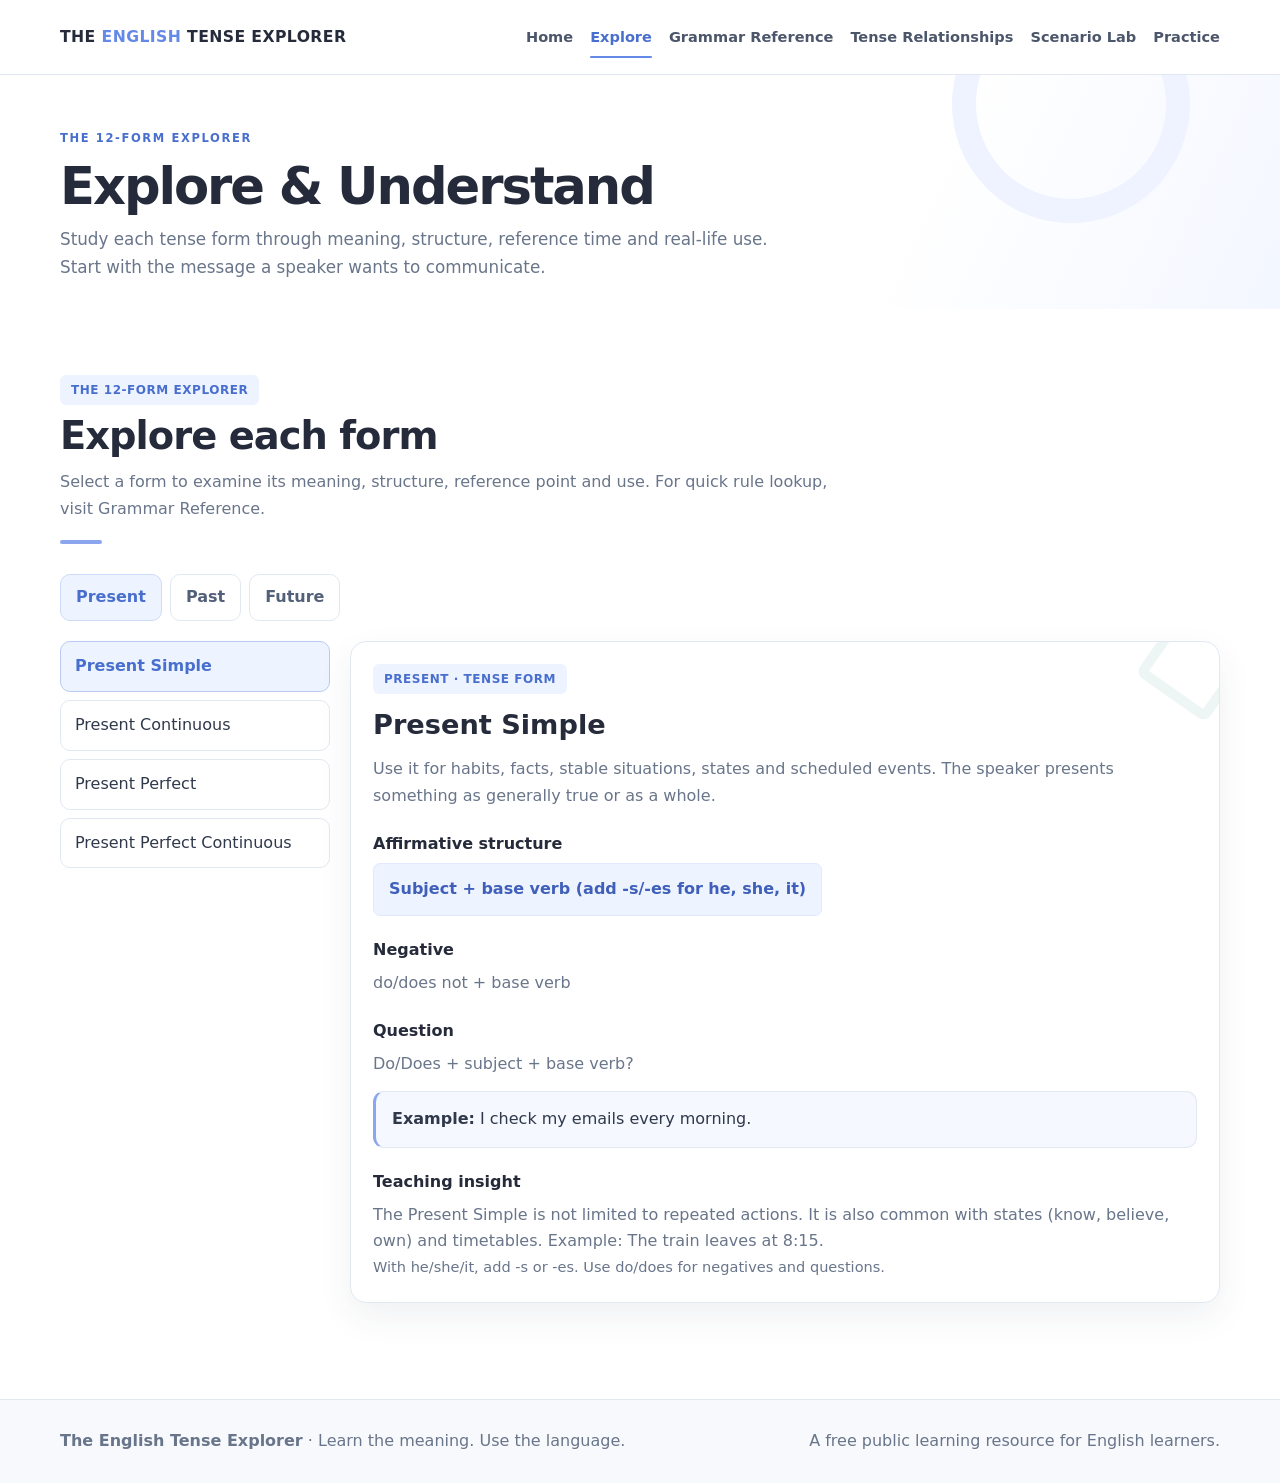
==== explore.html @ cdaa358c "Add files via upload" ====
<!doctype html>
<html lang="en">
<head>
<meta charset="utf-8">
<meta name="viewport" content="width=device-width, initial-scale=1">
<meta name="description" content="A free public English grammar resource for understanding tense, aspect, structure and meaning.">
<title>Explore & Understand | The English Tense Explorer</title>
<link rel="stylesheet" href="css/style.css">
</head>
<body>
<header class="topbar"><div class="wrap nav">
<a class="brand" href="index.html">THE <span>ENGLISH</span> TENSE EXPLORER</a>
<nav class="navlinks" aria-label="Main navigation"><a href="index.html">Home</a><a href="explore.html" aria-current="page">Explore</a><a href="grammar-reference.html">Grammar Reference</a><a href="relationships.html">Tense Relationships</a><a href="scenario-lab.html">Scenario Lab</a><a href="practice.html">Practice</a></nav>
</div></header>
<main class="page-main"><section class="page-intro"><div class="wrap"><div class="page-kicker">THE 12-FORM EXPLORER</div><h1>Explore & Understand</h1><p>Study each tense form through meaning, structure, reference time and real-life use. Start with the message a speaker wants to communicate.</p></div></section><section class="section white" id="explorer"><div class="wrap"><div class="section-head"><span class="pill">THE 12-FORM EXPLORER</span><h2>Explore each form</h2><p>Select a form to examine its meaning, structure, reference point and use. For quick rule lookup, visit Grammar Reference.</p></div><div class="tabs" id="timeTabs"><button class="tab active" data-time="Present">Present</button><button class="tab" data-time="Past">Past</button><button class="tab" data-time="Future">Future</button></div><div class="tense-layout"><div class="tense-list" id="tenseList"></div><article class="card tense-detail" id="tenseDetail" aria-live="polite"></article></div></div></section></main>
<footer class="footer"><div class="wrap"><span><strong>The English Tense Explorer</strong> · Learn the meaning. Use the language.</span><span>A free public learning resource for English learners.</span></div></footer>
<script src="js/app.js"></script>
</body></html>
---- css/style.css ----
:root{--navy:#252b3a;--blue:#6489e8;--blue-dark:#496fce;--blue-soft:#eef4ff;--ink:#30394b;--muted:#69758a;--paper:#fff;--surface:#f7f9fc;--white:#fff;--line:#e2e8f2;--shadow:0 8px 28px rgba(37,55,90,.06)}
*{box-sizing:border-box}html{scroll-behavior:smooth;scroll-padding-top:92px}body{margin:0;background:#fff;color:var(--ink);font:16px/1.68 Inter,ui-sans-serif,system-ui,-apple-system,"Segoe UI",sans-serif}button,input,textarea,select{font:inherit}button{cursor:pointer}.wrap{width:min(1160px,92%);margin:auto}
.topbar{background:#fff;color:var(--ink);position:sticky;top:0;z-index:20;border-bottom:1px solid var(--line)}.nav{display:flex;align-items:center;justify-content:space-between;gap:20px;min-height:74px}.brand{font-weight:850;letter-spacing:.025em;color:var(--navy);text-decoration:none;font-size:.98rem}.brand span{color:var(--blue)}.navlinks{display:flex;gap:20px;align-items:center;flex-wrap:wrap}.navlinks a{color:#4c566b;text-decoration:none;font-size:.91rem;font-weight:600}.navlinks a:hover{color:var(--blue-dark)}
.btn{border:0;border-radius:10px;padding:11px 18px;background:var(--blue);color:#fff;font-weight:700;box-shadow:0 3px 10px rgba(100,137,232,.15)}.btn:hover{background:var(--blue-dark)}.btn.secondary{background:#fff;color:var(--blue-dark);border:1px solid #cddaf8;box-shadow:none}.btn.ghost{background:transparent;border:1px solid #cddaf8;color:var(--blue-dark);box-shadow:none}.btn.small{padding:7px 11px;font-size:.88rem}
.hero{background:#fff;color:var(--navy);padding:78px 0 64px}.hero-grid{display:grid;grid-template-columns:1.35fr .85fr;gap:48px;align-items:center}.eyebrow{text-transform:uppercase;letter-spacing:.14em;font-size:.74rem;font-weight:800;color:var(--blue-dark)}.hero h1{font-size:clamp(2.5rem,5vw,4.35rem);line-height:1.08;margin:14px 0 18px;letter-spacing:-.045em;color:var(--navy)}.hero p{font-size:1.1rem;color:#667187;max-width:680px}.hero-card{background:var(--blue-soft);border:1px solid #e0e9ff;border-radius:20px;padding:26px;color:#3b4964}.hero-card strong{font-size:1.08rem;color:var(--navy)}.hero-card ul{padding-left:20px;color:#56637b}.hero-actions{display:flex;gap:12px;flex-wrap:wrap;margin-top:25px}.section{padding:66px 0;background:#fff}.section.soft{background:var(--surface)}.section-head{max-width:780px;margin-bottom:30px}.section-head h2{font-size:clamp(1.85rem,3vw,2.55rem);color:var(--navy);line-height:1.2;margin:8px 0 10px;letter-spacing:-.025em}.section-head p{color:var(--muted);margin:0}.pill{display:inline-block;background:var(--blue-soft);color:var(--blue-dark);border-radius:999px;padding:5px 11px;font-size:.75rem;font-weight:800;letter-spacing:.045em}.grid{display:grid;grid-template-columns:repeat(3,1fr);gap:16px}.card{background:#fff;border:1px solid var(--line);border-radius:16px;padding:22px;box-shadow:var(--shadow)}.card h3{color:var(--navy);margin:6px 0 8px}.card p{margin:0;color:var(--muted)}.principle{border-left:3px solid var(--blue);padding:5px 0 5px 17px;font-size:1.08rem;color:var(--navy);font-weight:750;margin:26px 0}.tabs{display:flex;gap:8px;flex-wrap:wrap;margin:20px 0}.tab{border:1px solid var(--line);background:#fff;color:#536079;padding:9px 15px;border-radius:10px;font-weight:700}.tab.active{background:var(--blue-soft);color:var(--blue-dark);border-color:#cddaf8}.tense-layout{display:grid;grid-template-columns:270px 1fr;gap:20px;align-items:start}.tense-list{display:grid;gap:8px}.tense-pick{text-align:left;border:1px solid var(--line);background:#fff;border-radius:10px;padding:11px 14px;color:var(--ink)}.tense-pick:hover{border-color:#b9caf4}.tense-pick.active{border-color:#b9caf4;background:var(--blue-soft);color:var(--blue-dark);font-weight:800}.tense-detail{min-height:420px}.tense-detail h3{font-size:1.7rem;color:var(--navy);margin:8px 0}.tense-detail h4{color:var(--navy);margin:21px 0 6px}.formula{background:var(--blue-soft);border:1px solid #e0e9ff;padding:12px 15px;border-radius:10px;font-weight:800;color:#3f5fba;display:inline-block}.example{background:#f7f9fc;border:1px solid var(--line);padding:14px 16px;border-radius:11px;margin:13px 0}.note{font-size:.91rem;color:var(--muted)}.compare-grid{display:grid;grid-template-columns:repeat(2,1fr);gap:16px}.compare-card{background:#fff;border:1px solid var(--line);border-radius:15px;padding:19px;box-shadow:var(--shadow)}.compare-card h3{color:var(--navy);margin:0 0 10px}.compare-card p{margin:8px 0}.scenario-controls{display:flex;gap:10px;flex-wrap:wrap;margin:16px 0}.field{display:grid;gap:6px;margin:13px 0}.field label{font-weight:700;color:var(--navy)}.field input,.field textarea,.field select{width:100%;padding:12px;border:1px solid #d4ddeb;border-radius:10px;background:#fff;color:var(--ink)}textarea{min-height:130px;resize:vertical}.scenario-box{background:#fff;border:1px solid var(--line);border-radius:16px;padding:23px;box-shadow:var(--shadow)}.scenario-box h3{color:var(--navy);margin:5px 0}.model{background:var(--blue-soft);border:1px solid #e1e9fc;border-radius:11px;padding:15px;margin-top:13px}.checklist{display:grid;gap:9px;margin:12px 0}.checklist label{display:flex;gap:9px;align-items:flex-start}.checklist input{margin-top:5px}.feedback{color:#24745c;font-weight:700}.question{border:1px solid var(--line);border-radius:13px;padding:17px;margin:12px 0;background:#fff}.question p{font-weight:700;margin:0 0 10px}.option{display:block;padding:7px 0}.result{background:var(--blue-soft);border:1px solid #e1e9fc;border-radius:13px;padding:18px;margin-top:15px}.result h3{color:var(--navy);margin-top:0}
.reference-tools{display:flex;gap:12px;align-items:center;flex-wrap:wrap;margin:20px 0}.reference-tools input{flex:1;min-width:240px;padding:13px 15px;border:1px solid #d4ddeb;border-radius:11px}.reference-list{display:grid;grid-template-columns:repeat(2,1fr);gap:14px}.reference-card{border:1px solid var(--line);border-radius:14px;padding:18px;background:#fff}.reference-card h3{margin:0 0 12px;color:var(--navy)}.reference-card .ref-label{font-size:.72rem;text-transform:uppercase;letter-spacing:.08em;color:var(--blue-dark);font-weight:800}.reference-row{padding:9px 0;border-top:1px solid #edf0f5}.reference-row strong{display:block;font-size:.83rem;color:#59667c}.reference-row span{color:#30394b}.reference-card .ref-example{margin-top:10px;padding:10px 12px;background:#f7f9fc;border-radius:9px;color:#48556d}.empty-state{padding:22px;border:1px dashed #cdd7e7;border-radius:12px;color:var(--muted);text-align:center}
.footer{background:#f7f9fc;color:#69758a;padding:28px 0;border-top:1px solid var(--line)}.footer .wrap{display:flex;justify-content:space-between;gap:18px;flex-wrap:wrap}.small-muted{font-size:.85rem;color:var(--muted)}.hidden{display:none!important}
@media(max-width:850px){.hero-grid,.tense-layout{grid-template-columns:1fr}.grid{grid-template-columns:repeat(2,1fr)}.nav{padding:12px 0;align-items:flex-start}.navlinks{gap:12px}.tense-list{grid-template-columns:repeat(2,1fr)}}
@media(max-width:600px){.grid,.compare-grid,.reference-list{grid-template-columns:1fr}.hero{padding:52px 0 44px}.nav{display:block}.navlinks{margin-top:10px;gap:10px}.navlinks a{font-size:.84rem}.tense-list{grid-template-columns:1fr 1fr}.section{padding:48px 0}.hero h1{font-size:2.55rem}}

/* Editorial geometry and stronger visual hierarchy */
.hero{position:relative;overflow:hidden;padding:82px 0 76px;background:linear-gradient(112deg,#fff 0%,#fff 54%,#f6f9ff 100%)}
.hero-grid{position:relative;z-index:1;grid-template-columns:1.04fr .96fr;gap:54px}
.hero-copy{position:relative;z-index:2}.hero h1{font-size:clamp(2.8rem,5.3vw,4.65rem);max-width:650px}.hero h1 span{color:var(--blue);position:relative;white-space:nowrap}.hero h1 span:after{content:"";position:absolute;left:2px;right:0;bottom:-5px;height:8px;background:#dce7ff;border-radius:99px;z-index:-1;transform:rotate(-1.5deg)}
.eyebrow{display:flex;align-items:center;gap:10px}.eyebrow-mark{width:24px;height:3px;border-radius:4px;background:var(--blue);display:inline-block}
.hero-meta{display:flex;gap:18px;flex-wrap:wrap;margin-top:29px;color:#738097;font-size:.78rem;font-weight:650}.hero-meta span{display:flex;align-items:center;gap:7px}.hero-meta i{width:6px;height:6px;border-radius:50%;background:#83a1ed;display:inline-block}
.hero-visual{position:relative;isolation:isolate;min-height:470px;padding:27px 27px 20px;border-radius:26px;background:#edf3ff;border:1px solid #dce7ff;box-shadow:0 24px 65px rgba(73,111,206,.13);overflow:hidden}
.visual-top{display:flex;justify-content:space-between;position:relative;z-index:2;color:#6d7fa9;font-size:.67rem;font-weight:850;letter-spacing:.13em}.visual-index{color:#9aa9c8}
.time-axis{height:100px;position:relative;margin:30px 8px 22px;display:flex;justify-content:space-between;align-items:flex-start}.axis-line{position:absolute;left:8%;right:8%;top:22px;height:2px;background:#b9c9ec}.axis-line:after{content:"";position:absolute;right:-1px;top:-4px;border-left:9px solid #8ea7e7;border-top:5px solid transparent;border-bottom:5px solid transparent}.axis-point{position:relative;z-index:1;display:grid;gap:7px;text-align:center;color:#7786a6;font-size:.68rem}.axis-point:before{content:"";width:13px;height:13px;border-radius:50%;background:#fff;border:4px solid #9bb2ed;display:block;margin:16px auto 0;box-shadow:0 0 0 5px #edf3ff}.axis-point.present:before{width:19px;height:19px;margin-top:13px;background:var(--blue);border:4px solid #fff;box-shadow:0 0 0 5px #d4e0ff}.axis-point b{font-size:.7rem;letter-spacing:.08em;color:#435779}.axis-point.present b{color:#416bd0}.aspect-stack{position:relative;z-index:2;display:grid;grid-template-columns:1fr 1fr;gap:10px}.aspect-tile{display:flex;align-items:center;gap:11px;min-height:76px;padding:12px 13px;background:#fff;border:1px solid #e1e8f7;border-radius:13px;box-shadow:0 5px 15px #3d5b9510}.aspect-tile>span:nth-child(2){display:grid;gap:2px;min-width:0}.aspect-tile b{font-size:.83rem;color:#344663}.aspect-tile small{font-size:.68rem;color:#8793aa}.aspect-tile em{font-style:normal;margin-left:auto;color:#b5c1d9;font-size:.67rem;font-weight:800}.tile-symbol{width:30px;height:30px;display:grid;place-items:center;border-radius:9px;background:#edf3ff;color:#6286df;font-size:1rem}.tile-continuous .tile-symbol{background:#e9f6f4;color:#4c9b8c}.tile-perfect .tile-symbol{background:#fff2e9;color:#d38a5f}.tile-perfect-cont .tile-symbol{background:#f1edff;color:#9276d6}.visual-caption{position:relative;z-index:2;display:flex;align-items:center;gap:8px;margin-top:20px;color:#8190ad;font-size:.64rem;font-weight:850;letter-spacing:.16em}.caption-dot{width:7px;height:7px;border-radius:50%;background:#7293e8}.hero-orbit{position:absolute;border:1px solid #e6edfb;border-radius:50%;pointer-events:none}.orbit-one{width:520px;height:520px;right:-220px;top:-300px}.orbit-two{width:360px;height:360px;right:-145px;top:-220px}.geo{position:absolute;z-index:1;pointer-events:none}.geo-circle{width:88px;height:88px;border:15px solid #dce7ff;border-radius:50%;right:-28px;top:170px;opacity:.8}.geo-square{width:31px;height:31px;background:#c9d8fb;transform:rotate(24deg);left:-13px;bottom:82px;border-radius:6px}.geo-diamond{width:20px;height:20px;border:4px solid #d6cafa;transform:rotate(45deg);right:42px;bottom:18px;border-radius:3px}
.section-head{position:relative}.section-head:after{content:"";display:block;width:42px;height:4px;border-radius:5px;background:var(--blue);margin-top:17px;opacity:.75}.section-head h2{max-width:740px}.grid{gap:17px}.card{position:relative;overflow:hidden;transition:transform .2s ease,box-shadow .2s ease}.card:hover{transform:translateY(-3px);box-shadow:0 15px 34px rgba(37,55,90,.1)}.card:before{content:"";position:absolute;right:-19px;top:-22px;width:66px;height:66px;border:10px solid #f0f4ff;border-radius:50%;pointer-events:none}.card:nth-child(2):before{border-radius:9px;transform:rotate(35deg);border-color:#edf6f4}.card:nth-child(3):before{border-radius:0;transform:rotate(45deg);border-color:#fff1e9}.card h3{position:relative}.principle{background:#f6f8ff;border:1px solid #e7edfc;border-left:4px solid var(--blue);border-radius:0 13px 13px 0;padding:17px 20px}.pill{border-radius:6px}.tab,.tense-pick,.compare-card,.reference-card,.scenario-box,.question{transition:border-color .18s ease,box-shadow .18s ease}.tense-detail{box-shadow:0 14px 35px rgba(37,55,90,.07)}.formula{border-radius:7px}.example{border-left:3px solid #8ba6ed;background:#f5f8ff}.compare-card{position:relative;overflow:hidden}.compare-card:before{content:"";position:absolute;right:-23px;top:-25px;width:80px;height:80px;border:12px solid #f0f4ff;border-radius:50%}.reference-card{box-shadow:0 6px 20px rgba(37,55,90,.035)}.reference-card:hover,.compare-card:hover{border-color:#cbd9fb;box-shadow:0 12px 28px rgba(37,55,90,.08)}
@media(max-width:850px){.hero-grid{grid-template-columns:1fr;gap:35px}.hero-visual{max-width:620px;width:100%;margin:auto}.hero{padding:58px 0}.hero h1{font-size:clamp(2.7rem,8vw,4rem)}}
@media(max-width:560px){.hero-visual{padding:21px 16px;min-height:430px}.aspect-stack{gap:8px}.aspect-tile{padding:10px 9px;gap:8px}.aspect-tile b{font-size:.75rem}.aspect-tile small{font-size:.62rem}.aspect-tile em{display:none}.time-axis{margin-left:0;margin-right:0}.hero-meta{gap:10px}.hero-meta span{font-size:.72rem}}



/* Multi-page platform structure */
.page-intro{padding:54px 0 28px;background:linear-gradient(115deg,#fff 0%,#fff 70%,#f3f7ff 100%);position:relative;overflow:hidden}
.page-intro:after{content:"";position:absolute;width:190px;height:190px;border:24px solid #eef3ff;border-radius:50%;right:7%;top:-90px;pointer-events:none}
.page-intro .wrap{position:relative;z-index:1}
.page-intro h1{font-size:clamp(2.2rem,4vw,3.5rem);line-height:1.1;letter-spacing:-.04em;color:var(--navy);margin:10px 0}
.page-intro p{max-width:720px;color:var(--muted);font-size:1.05rem;margin:0}
.page-kicker{font-size:.72rem;text-transform:uppercase;letter-spacing:.14em;font-weight:850;color:var(--blue-dark)}
.page-main{min-height:62vh}
.navlinks a[aria-current="page"]{color:var(--blue-dark);position:relative}
.navlinks a[aria-current="page"]:after{content:"";position:absolute;left:0;right:0;bottom:-9px;height:2px;background:var(--blue);border-radius:3px}
.navlinks{gap:17px}
.brand{white-space:nowrap}
.footer{margin-top:30px}
.home-pathways .card{min-height:190px;display:flex;flex-direction:column;align-items:flex-start}
.home-pathways .card a{margin-top:auto;padding-top:18px;color:var(--blue-dark);font-weight:800;text-decoration:none}
.path-number{font-size:.72rem;font-weight:850;letter-spacing:.12em;color:#91a7df}
.page-note{border:1px solid #e2eafd;background:#f7f9ff;border-radius:14px;padding:17px 20px;color:#53617a}
@media(max-width:850px){.navlinks{gap:11px}.navlinks a{font-size:.84rem}}
@media(max-width:650px){.page-intro{padding:42px 0 25px}.navlinks{display:flex;flex-wrap:wrap}.navlinks a[aria-current="page"]:after{bottom:-4px}}
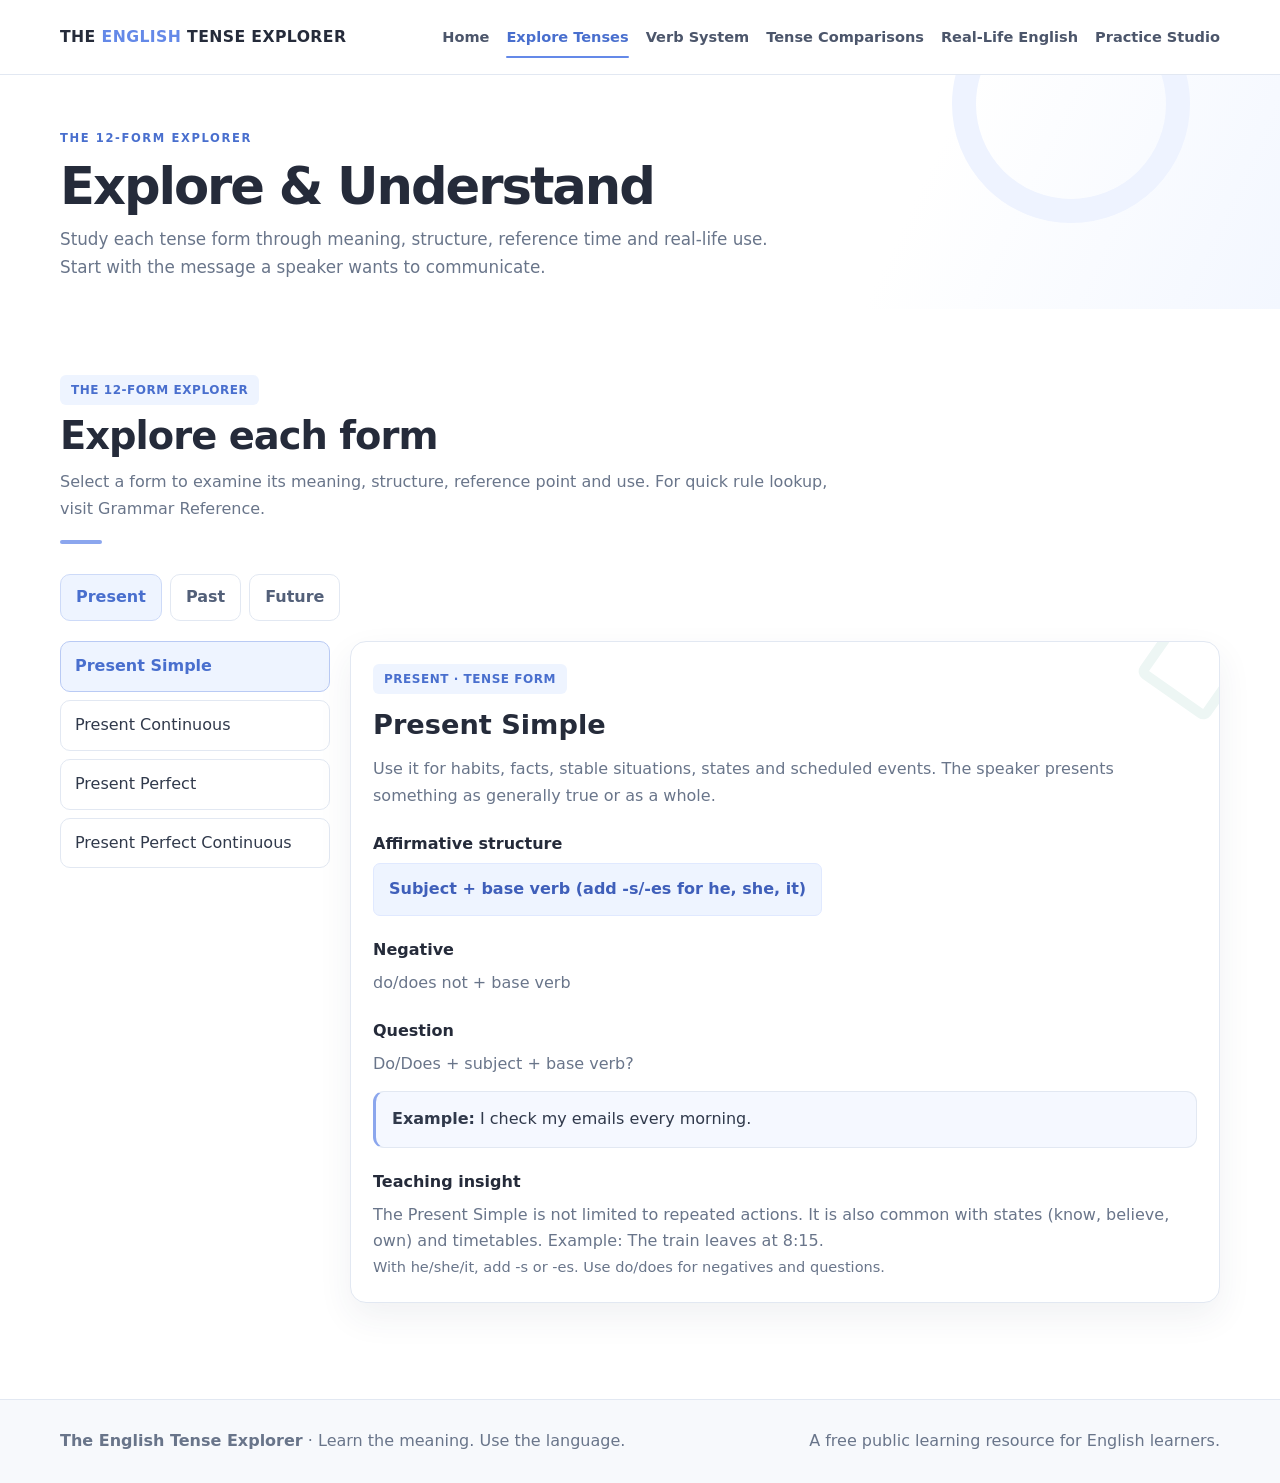
==== commit 60b2e733: "Update learning platform navigation and pathways" ====
--- a/explore.html
+++ b/explore.html
@@ -10,9 +10,9 @@
 <body>
 <header class="topbar"><div class="wrap nav">
 <a class="brand" href="index.html">THE <span>ENGLISH</span> TENSE EXPLORER</a>
-<nav class="navlinks" aria-label="Main navigation"><a href="index.html">Home</a><a href="explore.html" aria-current="page">Explore</a><a href="grammar-reference.html">Grammar Reference</a><a href="relationships.html">Tense Relationships</a><a href="scenario-lab.html">Scenario Lab</a><a href="practice.html">Practice</a></nav>
+<nav class="navlinks" aria-label="Main navigation"><a href="index.html">Home</a><a href="explore.html" aria-current="page">Explore Tenses</a><a href="verb-system.html">Verb System</a><a href="relationships.html">Tense Comparisons</a><a href="scenario-lab.html">Real-Life English</a><a href="practice.html">Practice Studio</a></nav>
 </div></header>
 <main class="page-main"><section class="page-intro"><div class="wrap"><div class="page-kicker">THE 12-FORM EXPLORER</div><h1>Explore & Understand</h1><p>Study each tense form through meaning, structure, reference time and real-life use. Start with the message a speaker wants to communicate.</p></div></section><section class="section white" id="explorer"><div class="wrap"><div class="section-head"><span class="pill">THE 12-FORM EXPLORER</span><h2>Explore each form</h2><p>Select a form to examine its meaning, structure, reference point and use. For quick rule lookup, visit Grammar Reference.</p></div><div class="tabs" id="timeTabs"><button class="tab active" data-time="Present">Present</button><button class="tab" data-time="Past">Past</button><button class="tab" data-time="Future">Future</button></div><div class="tense-layout"><div class="tense-list" id="tenseList"></div><article class="card tense-detail" id="tenseDetail" aria-live="polite"></article></div></div></section></main>
 <footer class="footer"><div class="wrap"><span><strong>The English Tense Explorer</strong> · Learn the meaning. Use the language.</span><span>A free public learning resource for English learners.</span></div></footer>
 <script src="js/app.js"></script>
-</body></html>+</body></html>
--- a/css/style.css
+++ b/css/style.css
@@ -43,3 +43,76 @@
 .page-note{border:1px solid #e2eafd;background:#f7f9ff;border-radius:14px;padding:17px 20px;color:#53617a}
 @media(max-width:850px){.navlinks{gap:11px}.navlinks a{font-size:.84rem}}
 @media(max-width:650px){.page-intro{padding:42px 0 25px}.navlinks{display:flex;flex-wrap:wrap}.navlinks a[aria-current="page"]:after{bottom:-4px}}
+
+/* Interactive learning components */
+.ref-filterbar,.practice-tabs,.scenario-modes{display:flex;gap:9px;flex-wrap:wrap;margin:18px 0 22px}
+.ref-filter,.practice-tab,.scenario-mode{border:1px solid #dce4f2;background:#fff;color:#53617a;border-radius:10px;padding:10px 14px;font:inherit;font-size:.88rem;font-weight:750;cursor:pointer;transition:.18s ease}
+.ref-filter.active,.practice-tab.active,.scenario-mode.active{background:#eaf0ff;border-color:#9eb5f0;color:#365fbd;box-shadow:inset 0 0 0 1px #cbd8fb}
+.reference-card{padding:0;overflow:hidden}
+.reference-card summary{list-style:none;cursor:pointer;padding:18px 20px;position:relative;min-height:120px}
+.reference-card summary::-webkit-details-marker{display:none}
+.reference-card summary h3{margin:7px 0 8px}
+.ref-open,.compare-open{display:inline-flex;gap:9px;align-items:center;color:var(--blue-dark);font-size:.83rem;font-weight:800}
+.ref-open b{font-size:1.1rem}.reference-card[open] summary{background:#f8faff;border-bottom:1px solid var(--line)}.reference-card[open] .ref-open b{transform:rotate(45deg);display:inline-block}
+.ref-content{padding:6px 18px 18px}.ref-quickcheck,.mini-check{margin-top:15px;padding:15px;background:#f3f6ff;border:1px solid #e1e9fc;border-radius:12px}.ref-quickcheck p,.mini-check p{margin:8px 0 12px}.ref-answer{padding:12px;background:#fff;border-radius:9px;color:#44516a}
+.compare-button{width:100%;text-align:left;font:inherit;cursor:pointer;color:inherit;display:flex;flex-direction:column;align-items:flex-start;gap:7px}.compare-button h3{margin:5px 0}.compare-button p{margin:3px 0;position:relative;z-index:1}.compare-open{margin-top:8px}.comparison-detail{margin-top:25px;padding:25px;background:#fff;border:1px solid #dce5f5;border-radius:18px;box-shadow:0 14px 35px rgba(37,55,90,.07);scroll-margin-top:20px}.comparison-detail h3{font-size:1.5rem;color:var(--navy)}.detail-top{display:flex;justify-content:space-between;align-items:center}.close-detail{border:0;background:#eef3ff;border-radius:50%;width:35px;height:35px;font-size:1.3rem;cursor:pointer;color:#52688e}.compare-columns{display:grid;grid-template-columns:1fr 1fr;gap:14px}.compare-columns>div{background:#f7f9fd;border:1px solid #e7edf7;border-radius:12px;padding:15px}.compare-columns p{margin-bottom:0}
+.scenario-activity{padding:15px 17px;margin:15px 0;background:#f4f7ff;border-left:4px solid #8ba6ed;border-radius:0 12px 12px 0}.scenario-activity p{margin:7px 0}.scenario-modes{margin-top:0}.scenario-mode{font-size:.82rem}
+.practice-hub{background:#fff;border:1px solid var(--line);border-radius:18px;padding:22px;box-shadow:0 10px 28px rgba(37,55,90,.04)}.practice-tabs{border-bottom:1px solid var(--line);padding-bottom:15px}.practice-tab{flex:1;text-align:center}.practice-intro{padding:8px 0 12px}.practice-intro h3{font-size:1.4rem;color:var(--navy);margin:9px 0 5px}.practice-intro p{color:var(--muted);margin:0}.practice-select{display:flex;align-items:center;gap:12px;flex-wrap:wrap;padding:14px;background:#f7f9fd;border-radius:12px;margin:14px 0}.practice-select label{font-weight:750;color:#53617a}.practice-select select{flex:1;min-width:220px;padding:11px;border:1px solid #d5deed;border-radius:9px;background:white}.practice-question{padding:19px}.practice-question .ref-label{display:block;margin-bottom:9px}.practice-feedback{margin-top:12px;padding:12px;background:#eff7f4;border:1px solid #d8eee5;border-radius:9px;color:#385c51;line-height:1.55}.practice-score{margin-top:16px}.diagnostic-divider{margin-top:34px;padding-top:25px;border-top:1px solid var(--line)}.diagnostic-divider h3{color:var(--navy)}
+@media(max-width:650px){.compare-columns{grid-template-columns:1fr}.practice-hub{padding:14px}.practice-tab{flex-basis:100%}.reference-card summary{min-height:0}}
+
+/* Verb Forms Explorer */
+.verb-explorer{background:#fff;border:1px solid var(--line);border-radius:18px;padding:22px;box-shadow:0 10px 28px rgba(37,55,90,.045);margin:20px 0 42px}
+.verb-tool-grid{display:grid;grid-template-columns:1.05fr .95fr;gap:18px}
+.verb-form-panel,.verb-pattern-panel{background:#f8faff;border:1px solid #e6ecf8;border-radius:14px;padding:18px}
+.verb-form-panel label{display:block;font-weight:800;color:var(--navy);margin-bottom:8px}
+.verb-form-panel select{width:100%;padding:12px;border:1px solid #d5deed;border-radius:10px;background:white;font:inherit}
+.verb-form-output{margin-top:15px}
+.verb-form-grid{display:grid;grid-template-columns:repeat(2,minmax(0,1fr));gap:10px;margin-top:12px}
+.verb-form-grid>div{background:#fff;border:1px solid #e4eaf5;border-radius:11px;padding:13px}
+.verb-form-grid small{display:block;color:var(--muted);font-weight:750;margin-bottom:5px}
+.verb-form-grid strong{font-size:1.35rem;color:var(--navy)}
+.verb-pattern-panel h3,.verb-reference-lower h3{margin:0 0 12px;color:var(--navy);font-size:1.08rem}
+.pattern-line{display:flex;justify-content:space-between;gap:12px;padding:11px 0;border-bottom:1px solid #e5eaf4}
+.pattern-line:last-child{border:0}.pattern-line strong{color:#53617a}.pattern-line span{font-weight:800;color:var(--blue-dark);text-align:right}
+.verb-reference-lower{display:grid;grid-template-columns:1fr 1fr;gap:18px;margin-top:18px}
+.verb-reference-lower>div{border:1px solid var(--line);border-radius:14px;padding:18px}
+.verb-reference-lower ul{padding-left:20px;margin:0;color:#53617a;line-height:1.8}
+.verb-quiz-options{display:flex;gap:8px;flex-wrap:wrap}
+.verb-option{border:1px solid #d7e0ef;background:#fff;color:#34415a;border-radius:9px;padding:9px 13px;font:inherit;cursor:pointer}
+.verb-option:hover{border-color:#8ba6ed}.verb-option.correct{background:#e9f6ef;border-color:#8cc7a5;color:#246343}.verb-option.incorrect{background:#fff0ef;border-color:#e5aaa4;color:#a33c35}
+.verb-quiz-feedback{min-height:25px;color:#53617a;font-size:.92rem}
+.reference-library-head{margin-top:34px}
+.ref-check-options{display:grid;gap:8px;margin:12px 0}
+.ref-check-options label{display:flex;gap:9px;align-items:flex-start;background:#fff;border:1px solid #e3e9f5;border-radius:9px;padding:9px 11px;cursor:pointer}
+.ref-check-options input{margin-top:4px;accent-color:var(--blue)}
+.ref-check-submit{margin-top:3px}
+@media(max-width:720px){.verb-tool-grid,.verb-reference-lower{grid-template-columns:1fr}.verb-explorer{padding:14px}.pattern-line{align-items:flex-start;flex-direction:column;gap:4px}.pattern-line span{text-align:left}}
+.irregular-verb-reference{margin-top:20px;border-top:1px solid var(--line);padding-top:20px}.irregular-heading{display:flex;justify-content:space-between;align-items:end;gap:14px;flex-wrap:wrap}.irregular-heading h3{margin:0;color:var(--navy)}.irregular-heading p{margin:4px 0 0}.irregular-heading input{min-width:220px;max-width:320px;padding:10px 12px;border:1px solid #d5deed;border-radius:9px;font:inherit}.irregular-table-wrap{max-height:300px;overflow:auto;margin-top:12px;border:1px solid var(--line);border-radius:10px}.irregular-table{width:100%;border-collapse:collapse;background:#fff}.irregular-table th,.irregular-table td{padding:10px 13px;text-align:left;border-bottom:1px solid #edf0f5}.irregular-table th{position:sticky;top:0;background:#f5f8ff;color:#53617a;font-size:.78rem;text-transform:uppercase;letter-spacing:.04em}.irregular-table td{color:#30394b}.irregular-table tr:last-child td{border-bottom:0}
+
+/* Verb System: colorful discovery-led learning */
+.verb-intro{background:linear-gradient(115deg,#f1f6ff 0%,#f7f4ff 48%,#fff 100%)}
+.verb-intro h1 span{color:#6489e8}
+.verb-intro-tags{display:flex;gap:9px;flex-wrap:wrap;margin-top:22px}
+.verb-intro-tags span{padding:6px 12px;border-radius:999px;background:#ffffffc9;border:1px solid #e0e8f8;color:#52678e;font-size:.78rem;font-weight:750}
+.verb-playground{padding:25px;background:linear-gradient(135deg,#f4f8ff,#fff 60%,#f7f4ff)}
+.verb-selector,.irregular-search{display:grid;gap:7px;max-width:330px}.verb-selector label,.irregular-search label{font-weight:800;color:var(--navy)}
+.verb-selector select,.irregular-search input{padding:12px 14px;border:1px solid #d5e0f4;border-radius:11px;background:#fff;color:var(--ink)}
+.verb-forms{display:grid;grid-template-columns:repeat(4,1fr);gap:11px;margin:22px 0 16px}
+.verb-form-chip{padding:17px 13px;border-radius:14px;background:#fff;border:1px solid #e2e9f6;display:grid;gap:5px;box-shadow:0 6px 18px #344c7b0c}
+.verb-form-chip:nth-child(2){background:linear-gradient(145deg,#fff,#f2f5ff)}.verb-form-chip:nth-child(3){background:linear-gradient(145deg,#fff,#f5f0ff)}.verb-form-chip:nth-child(4){background:linear-gradient(145deg,#fff,#eff9f5)}
+.verb-form-chip small,.verb-use small{font-size:.68rem;letter-spacing:.08em;color:#7c8ba8;font-weight:850}.verb-form-chip strong{font-size:1.35rem;color:#2d3d59}
+.verb-uses{display:grid;grid-template-columns:repeat(4,1fr);gap:10px}
+.verb-use{padding:14px;border-radius:12px;background:#ffffffc9;border:1px solid #e7edf7}.verb-use p{margin:6px 0 0;color:#4d5b72;font-size:.9rem}
+.verb-topic-grid{display:grid;grid-template-columns:repeat(3,1fr);gap:16px}
+.verb-topic{border:1px solid #e2e8f2;border-radius:17px;padding:21px;background:#fff;position:relative;overflow:hidden;box-shadow:var(--shadow)}
+.verb-topic:after{content:"";position:absolute;width:100px;height:100px;border-radius:50%;right:-43px;top:-43px;background:#ffffff88}
+.topic-blue{background:linear-gradient(145deg,#eef5ff,#fff 75%)}.topic-lavender{background:linear-gradient(145deg,#f2edff,#fff 75%)}.topic-mint{background:linear-gradient(145deg,#eaf8f2,#fff 75%)}.topic-peach{background:linear-gradient(145deg,#fff1e7,#fff 75%)}.topic-sky{background:linear-gradient(145deg,#eaf7ff,#fff 75%)}.topic-rose{background:linear-gradient(145deg,#fff0f3,#fff 75%)}
+.topic-number{font-size:.72rem;letter-spacing:.12em;font-weight:900;color:#8194bb}.topic-icon{width:42px;height:42px;display:grid;place-items:center;border-radius:13px;background:#ffffffc9;color:#567bd0;font-size:1.35rem;margin:16px 0 10px;box-shadow:0 4px 12px #25395c0c}
+.verb-topic h3{margin:0 0 6px;color:var(--navy)}.verb-topic>p{color:var(--muted);margin:0 0 16px}
+.verb-topic details{border-top:1px solid #dfe6f1;padding-top:12px}.verb-topic summary{cursor:pointer;color:var(--blue-dark);font-size:.88rem;font-weight:850;list-style:none}.verb-topic summary:after{content:"＋";float:right}.verb-topic details[open] summary:after{content:"−"}
+.topic-detail{padding-top:12px;color:#53617a;font-size:.91rem}.topic-detail h4{margin:4px 0 8px;color:#34435e}.topic-detail ul{padding-left:19px}.topic-detail li{margin:7px 0}.topic-callout{padding:12px 14px;border-radius:10px;background:#ffffffb8;border:1px solid #e5eaf4;color:#485a79;margin-top:12px}
+.mini-verb-quiz{padding:13px;background:#ffffffb8;border:1px solid #e3eaf4;border-radius:12px}.quiz-options{display:grid;gap:8px;margin:12px 0}.quiz-options label{cursor:pointer}.mini-feedback{font-weight:750;color:#426aaf;min-height:1.5em;margin:8px 0 0}
+.irregular-tool{padding:24px;background:linear-gradient(115deg,#f7f9ff,#fff 70%,#f5f1ff)}.irregular-result{margin:20px 0 12px;min-height:70px}.irregular-word{display:flex;gap:10px;align-items:center;flex-wrap:wrap}.irregular-word strong{padding:11px 14px;border-radius:10px;background:#fff;border:1px solid #e1e8f4;color:#34445f}.irregular-word span{color:#91a3c7;font-weight:900}
+.irregular-suggestions{display:flex;gap:8px;flex-wrap:wrap}.irregular-suggestions button{border:1px solid #dce5f4;background:#fff;border-radius:999px;padding:7px 12px;color:#52678e;font-weight:750;cursor:pointer}.irregular-suggestions button:hover{border-color:#9eb5f0;background:#f2f6ff}
+@media(max-width:850px){.verb-topic-grid{grid-template-columns:repeat(2,1fr)}.verb-forms,.verb-uses{grid-template-columns:repeat(2,1fr)}}
+@media(max-width:560px){.verb-topic-grid{grid-template-columns:1fr}.verb-forms,.verb-uses{grid-template-columns:repeat(2,1fr)}.verb-form-chip strong{font-size:1.15rem}.irregular-word{gap:6px}.irregular-word strong{padding:9px 10px}}
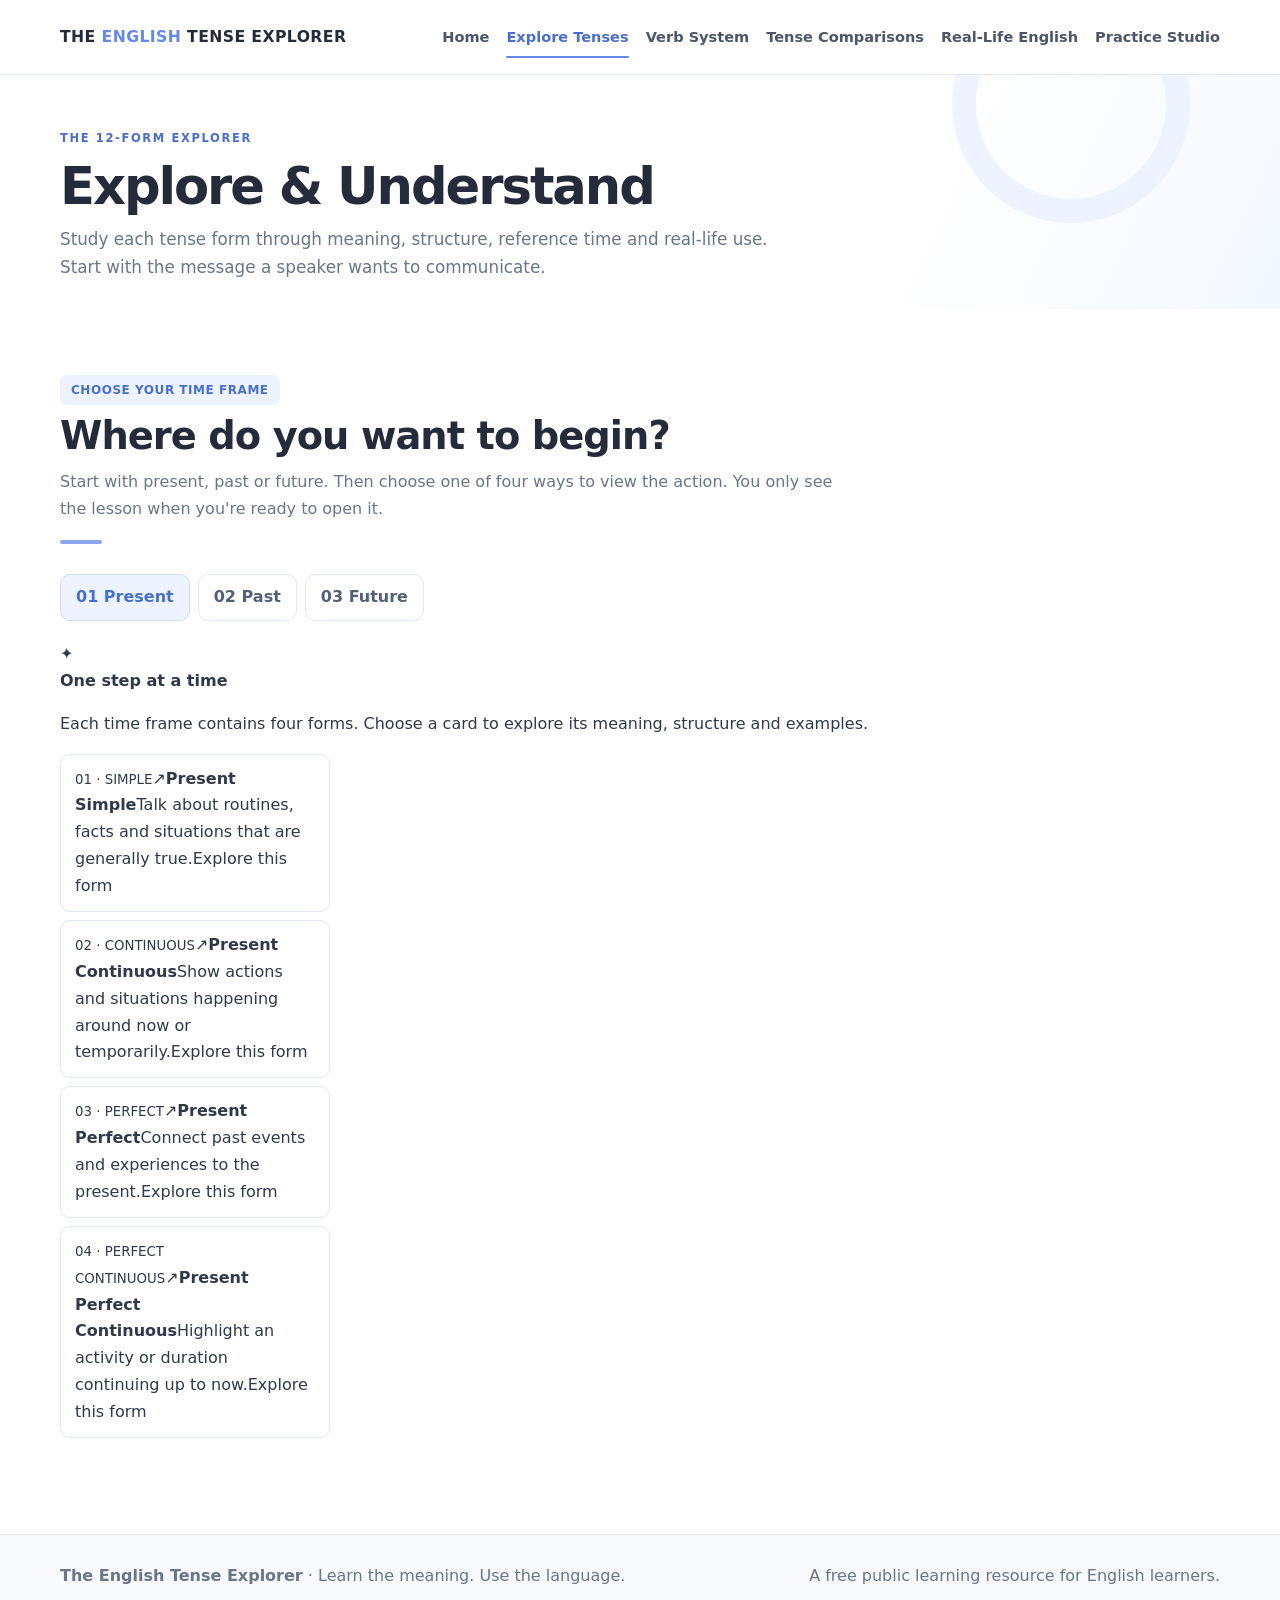
==== commit 2e5da1a8: "Create a calmer guided Explore Tenses layout" ====
--- a/explore.html
+++ b/explore.html
@@ -12,7 +12,7 @@
 <a class="brand" href="index.html">THE <span>ENGLISH</span> TENSE EXPLORER</a>
 <nav class="navlinks" aria-label="Main navigation"><a href="index.html">Home</a><a href="explore.html" aria-current="page">Explore Tenses</a><a href="verb-system.html">Verb System</a><a href="relationships.html">Tense Comparisons</a><a href="scenario-lab.html">Real-Life English</a><a href="practice.html">Practice Studio</a></nav>
 </div></header>
-<main class="page-main"><section class="page-intro"><div class="wrap"><div class="page-kicker">THE 12-FORM EXPLORER</div><h1>Explore & Understand</h1><p>Study each tense form through meaning, structure, reference time and real-life use. Start with the message a speaker wants to communicate.</p></div></section><section class="section white" id="explorer"><div class="wrap"><div class="section-head"><span class="pill">THE 12-FORM EXPLORER</span><h2>Explore each form</h2><p>Select a form to examine its meaning, structure, reference point and use. For quick rule lookup, visit Grammar Reference.</p></div><div class="tabs" id="timeTabs"><button class="tab active" data-time="Present">Present</button><button class="tab" data-time="Past">Past</button><button class="tab" data-time="Future">Future</button></div><div class="tense-layout"><div class="tense-list" id="tenseList"></div><article class="card tense-detail" id="tenseDetail" aria-live="polite"></article></div></div></section></main>
+<main class="page-main"><section class="page-intro"><div class="wrap"><div class="page-kicker">THE 12-FORM EXPLORER</div><h1>Explore & Understand</h1><p>Study each tense form through meaning, structure, reference time and real-life use. Start with the message a speaker wants to communicate.</p></div></section><section class="section white" id="explorer"><div class="wrap"><div class="section-head explore-section-head"><span class="pill">CHOOSE YOUR TIME FRAME</span><h2>Where do you want to begin?</h2><p>Start with present, past or future. Then choose one of four ways to view the action. You only see the lesson when you're ready to open it.</p></div><div class="tabs explore-time-tabs" id="timeTabs"><button class="tab active" data-time="Present"><span>01</span> Present</button><button class="tab" data-time="Past"><span>02</span> Past</button><button class="tab" data-time="Future"><span>03</span> Future</button></div><div class="explore-prompt"><span class="explore-prompt-mark">✦</span><div><strong>One step at a time</strong><p>Each time frame contains four forms. Choose a card to explore its meaning, structure and examples.</p></div></div><div class="tense-layout"><div class="tense-list" id="tenseList" aria-label="Tense forms"></div><article class="card tense-detail hidden" id="tenseDetail" aria-live="polite"></article></div></div></section></main>
 <footer class="footer"><div class="wrap"><span><strong>The English Tense Explorer</strong> · Learn the meaning. Use the language.</span><span>A free public learning resource for English learners.</span></div></footer>
 <script src="js/app.js"></script>
 </body></html>
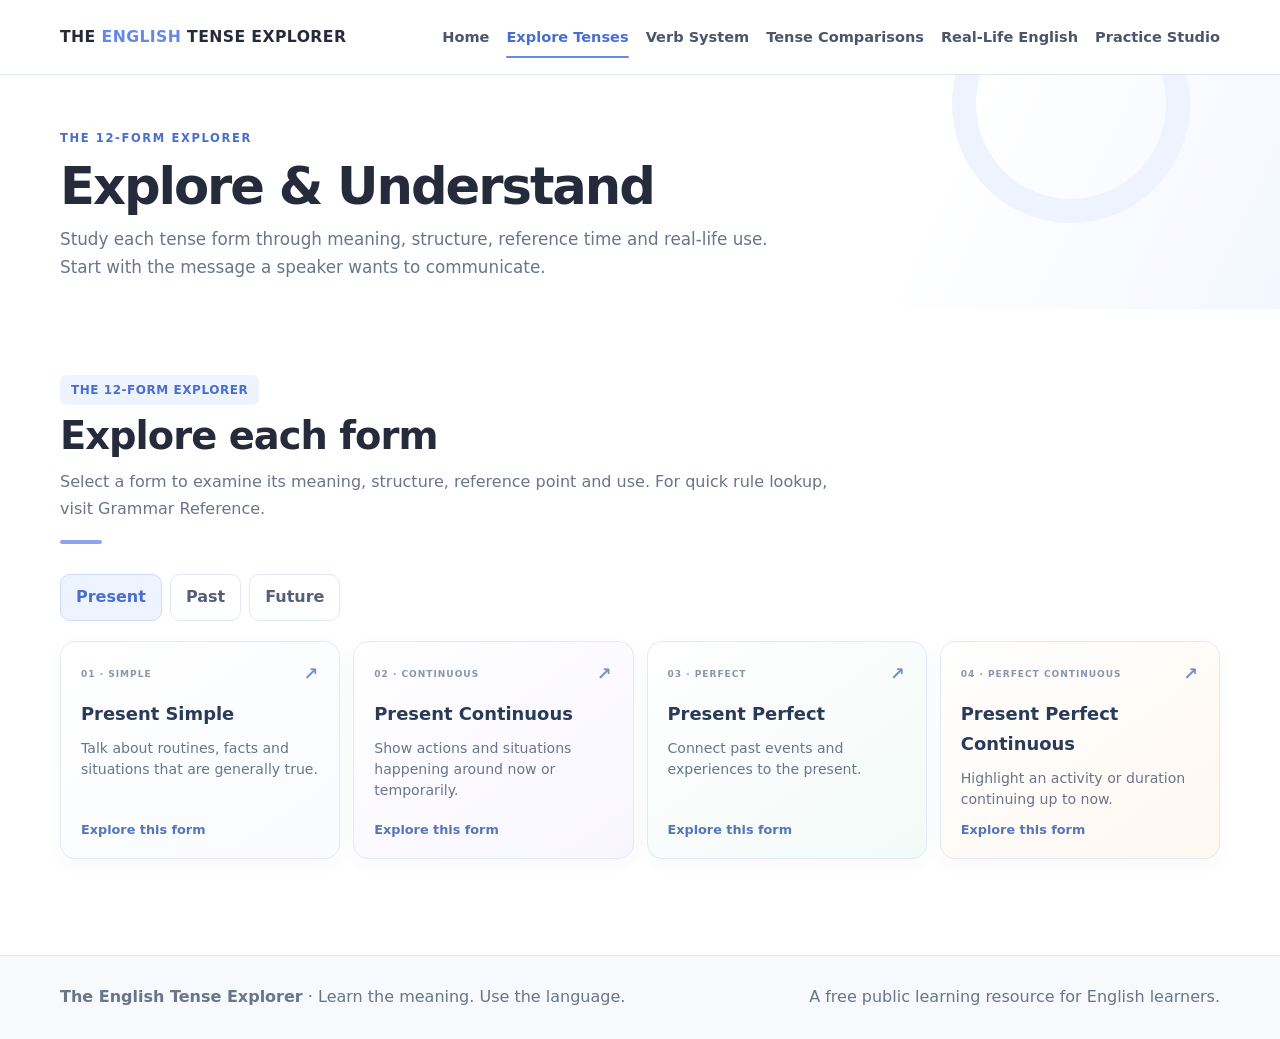
==== commit 96856ffa: "Restore previous Explore Tenses layout" ====
--- a/explore.html
+++ b/explore.html
@@ -12,7 +12,7 @@
 <a class="brand" href="index.html">THE <span>ENGLISH</span> TENSE EXPLORER</a>
 <nav class="navlinks" aria-label="Main navigation"><a href="index.html">Home</a><a href="explore.html" aria-current="page">Explore Tenses</a><a href="verb-system.html">Verb System</a><a href="relationships.html">Tense Comparisons</a><a href="scenario-lab.html">Real-Life English</a><a href="practice.html">Practice Studio</a></nav>
 </div></header>
-<main class="page-main"><section class="page-intro"><div class="wrap"><div class="page-kicker">THE 12-FORM EXPLORER</div><h1>Explore & Understand</h1><p>Study each tense form through meaning, structure, reference time and real-life use. Start with the message a speaker wants to communicate.</p></div></section><section class="section white" id="explorer"><div class="wrap"><div class="section-head explore-section-head"><span class="pill">CHOOSE YOUR TIME FRAME</span><h2>Where do you want to begin?</h2><p>Start with present, past or future. Then choose one of four ways to view the action. You only see the lesson when you're ready to open it.</p></div><div class="tabs explore-time-tabs" id="timeTabs"><button class="tab active" data-time="Present"><span>01</span> Present</button><button class="tab" data-time="Past"><span>02</span> Past</button><button class="tab" data-time="Future"><span>03</span> Future</button></div><div class="explore-prompt"><span class="explore-prompt-mark">✦</span><div><strong>One step at a time</strong><p>Each time frame contains four forms. Choose a card to explore its meaning, structure and examples.</p></div></div><div class="tense-layout"><div class="tense-list" id="tenseList" aria-label="Tense forms"></div><article class="card tense-detail hidden" id="tenseDetail" aria-live="polite"></article></div></div></section></main>
+<main class="page-main"><section class="page-intro"><div class="wrap"><div class="page-kicker">THE 12-FORM EXPLORER</div><h1>Explore & Understand</h1><p>Study each tense form through meaning, structure, reference time and real-life use. Start with the message a speaker wants to communicate.</p></div></section><section class="section white" id="explorer"><div class="wrap"><div class="section-head"><span class="pill">THE 12-FORM EXPLORER</span><h2>Explore each form</h2><p>Select a form to examine its meaning, structure, reference point and use. For quick rule lookup, visit Grammar Reference.</p></div><div class="tabs" id="timeTabs"><button class="tab active" data-time="Present">Present</button><button class="tab" data-time="Past">Past</button><button class="tab" data-time="Future">Future</button></div><div class="tense-layout"><div class="tense-list" id="tenseList"></div><article class="card tense-detail" id="tenseDetail" aria-live="polite"></article></div></div></section></main>
 <footer class="footer"><div class="wrap"><span><strong>The English Tense Explorer</strong> · Learn the meaning. Use the language.</span><span>A free public learning resource for English learners.</span></div></footer>
 <script src="js/app.js"></script>
 </body></html>
--- a/css/style.css
+++ b/css/style.css
@@ -116,3 +116,47 @@
 .irregular-suggestions{display:flex;gap:8px;flex-wrap:wrap}.irregular-suggestions button{border:1px solid #dce5f4;background:#fff;border-radius:999px;padding:7px 12px;color:#52678e;font-weight:750;cursor:pointer}.irregular-suggestions button:hover{border-color:#9eb5f0;background:#f2f6ff}
 @media(max-width:850px){.verb-topic-grid{grid-template-columns:repeat(2,1fr)}.verb-forms,.verb-uses{grid-template-columns:repeat(2,1fr)}}
 @media(max-width:560px){.verb-topic-grid{grid-template-columns:1fr}.verb-forms,.verb-uses{grid-template-columns:repeat(2,1fr)}.verb-form-chip strong{font-size:1.15rem}.irregular-word{gap:6px}.irregular-word strong{padding:9px 10px}}
+
+/* Explore Tenses: progressive disclosure and guided navigation */
+.explore-section-head{margin-bottom:22px}
+.explore-time-tabs{gap:10px;margin:20px 0 16px}
+.explore-time-tabs .tab{min-width:130px;padding:12px 18px;border-radius:12px;font-size:.96rem}
+.explore-time-tabs .tab span{font-size:.68rem;opacity:.6;margin-right:7px}
+.explore-time-tabs .tab.active{background:linear-gradient(120deg,#eaf2ff,#f0edff);border-color:#cbd9f8;box-shadow:0 5px 15px #4265a20d}
+.explore-prompt{display:flex;align-items:center;gap:13px;padding:15px 18px;margin:0 0 20px;border:1px solid #e5eaf4;border-radius:14px;background:linear-gradient(110deg,#f5f8ff,#fbfaff 70%,#fff)}
+.explore-prompt-mark{width:34px;height:34px;flex:0 0 34px;display:grid;place-items:center;border-radius:11px;background:#fff;color:#6485d4;font-size:1.1rem}
+.explore-prompt strong{color:#344663}.explore-prompt p{margin:3px 0 0;color:#77839a;font-size:.88rem}
+.tense-layout{display:block}
+.tense-list{display:grid;grid-template-columns:repeat(2,minmax(0,1fr));gap:13px}
+.tense-pick{display:flex;flex-direction:column;align-items:stretch;gap:9px;text-align:left;min-height:150px;padding:18px 20px;border:1px solid #e4eaf3;border-radius:15px;background:linear-gradient(145deg,#fff,#f9fbff);box-shadow:0 5px 17px #2f47720a;cursor:pointer;transition:transform .18s ease,border-color .18s ease,box-shadow .18s ease}
+.tense-pick:nth-child(2){background:linear-gradient(145deg,#fff,#f8f5ff)}
+.tense-pick:nth-child(3){background:linear-gradient(145deg,#fff,#f2faf7)}
+.tense-pick:nth-child(4){background:linear-gradient(145deg,#fff,#fff7f0)}
+.tense-pick:hover,.tense-pick.active{transform:translateY(-2px);border-color:#b8c9ed;box-shadow:0 10px 24px #334c7c12}
+.tense-card-top{display:flex;justify-content:space-between;align-items:center;color:#8795ad;font-size:.68rem;letter-spacing:.09em;font-weight:850}
+.tense-card-arrow{font-size:1.1rem;color:#7791ce}
+.tense-pick strong{font-size:1.12rem;color:#293b59}
+.tense-card-summary{font-size:.88rem;line-height:1.5;color:#68758a;max-width:48ch}
+.tense-card-link{font-size:.8rem;font-weight:800;color:#5476bd;margin-top:auto}
+.tense-detail{margin-top:20px;padding:24px;min-height:0;border:1px solid #e1e8f3;border-radius:17px;background:linear-gradient(145deg,#fff,#f8faff);box-shadow:0 12px 30px #334c7c0c}
+.tense-detail.hidden{display:none}
+.tense-detail-top{display:flex;align-items:center;justify-content:space-between;gap:12px;flex-wrap:wrap}
+.back-to-forms{border:0;background:transparent;padding:5px 0;color:#5576bb;font:inherit;font-size:.85rem;font-weight:800;cursor:pointer}
+.tense-detail h3{margin:18px 0 8px;font-size:1.8rem}
+.tense-meaning{max-width:75ch;color:#5e6c82;line-height:1.7}
+.tense-structure-highlight{display:grid;gap:7px;padding:17px 19px;margin:20px 0 12px;border:1px solid #dce7fb;border-radius:13px;background:linear-gradient(110deg,#edf4ff,#f4f1ff)}
+.tense-structure-highlight span,.tense-example-highlight span{font-size:.69rem;letter-spacing:.1em;font-weight:900;color:#6b82b4}
+.tense-structure-highlight strong{font-size:1.06rem;color:#34558d}
+.tense-example-highlight{padding:16px 19px;border-left:4px solid #8ca7e7;border-radius:0 12px 12px 0;background:#f5f8ff}
+.tense-example-highlight p{margin:6px 0 0;font-size:1.05rem;color:#33445f;font-weight:650}
+.tense-more{margin-top:11px;border:1px solid #e5eaf3;border-radius:12px;background:#fff}
+.tense-more summary{cursor:pointer;list-style:none;padding:14px 16px;color:#4c6087;font-size:.9rem;font-weight:800}
+.tense-more summary::-webkit-details-marker{display:none}
+.tense-more summary:after{content:"＋";float:right;color:#7790c7}
+.tense-more[open] summary:after{content:"−"}
+.tense-more-content{display:grid;gap:13px;padding:0 16px 16px;color:#637087;line-height:1.6}
+.tense-more-content p{margin:5px 0 0}
+.tense-more-content b{color:#344663}
+.tense-note{padding:12px 14px;border-radius:10px;background:#f6f8fc;color:#69758a;font-size:.88rem}
+@media(min-width:900px){.tense-list{grid-template-columns:repeat(4,minmax(0,1fr))}.tense-pick{min-height:190px}}
+@media(max-width:600px){.tense-list{grid-template-columns:1fr}.tense-pick{min-height:0}.explore-time-tabs .tab{flex:1;min-width:0}.tense-detail{padding:17px}}
